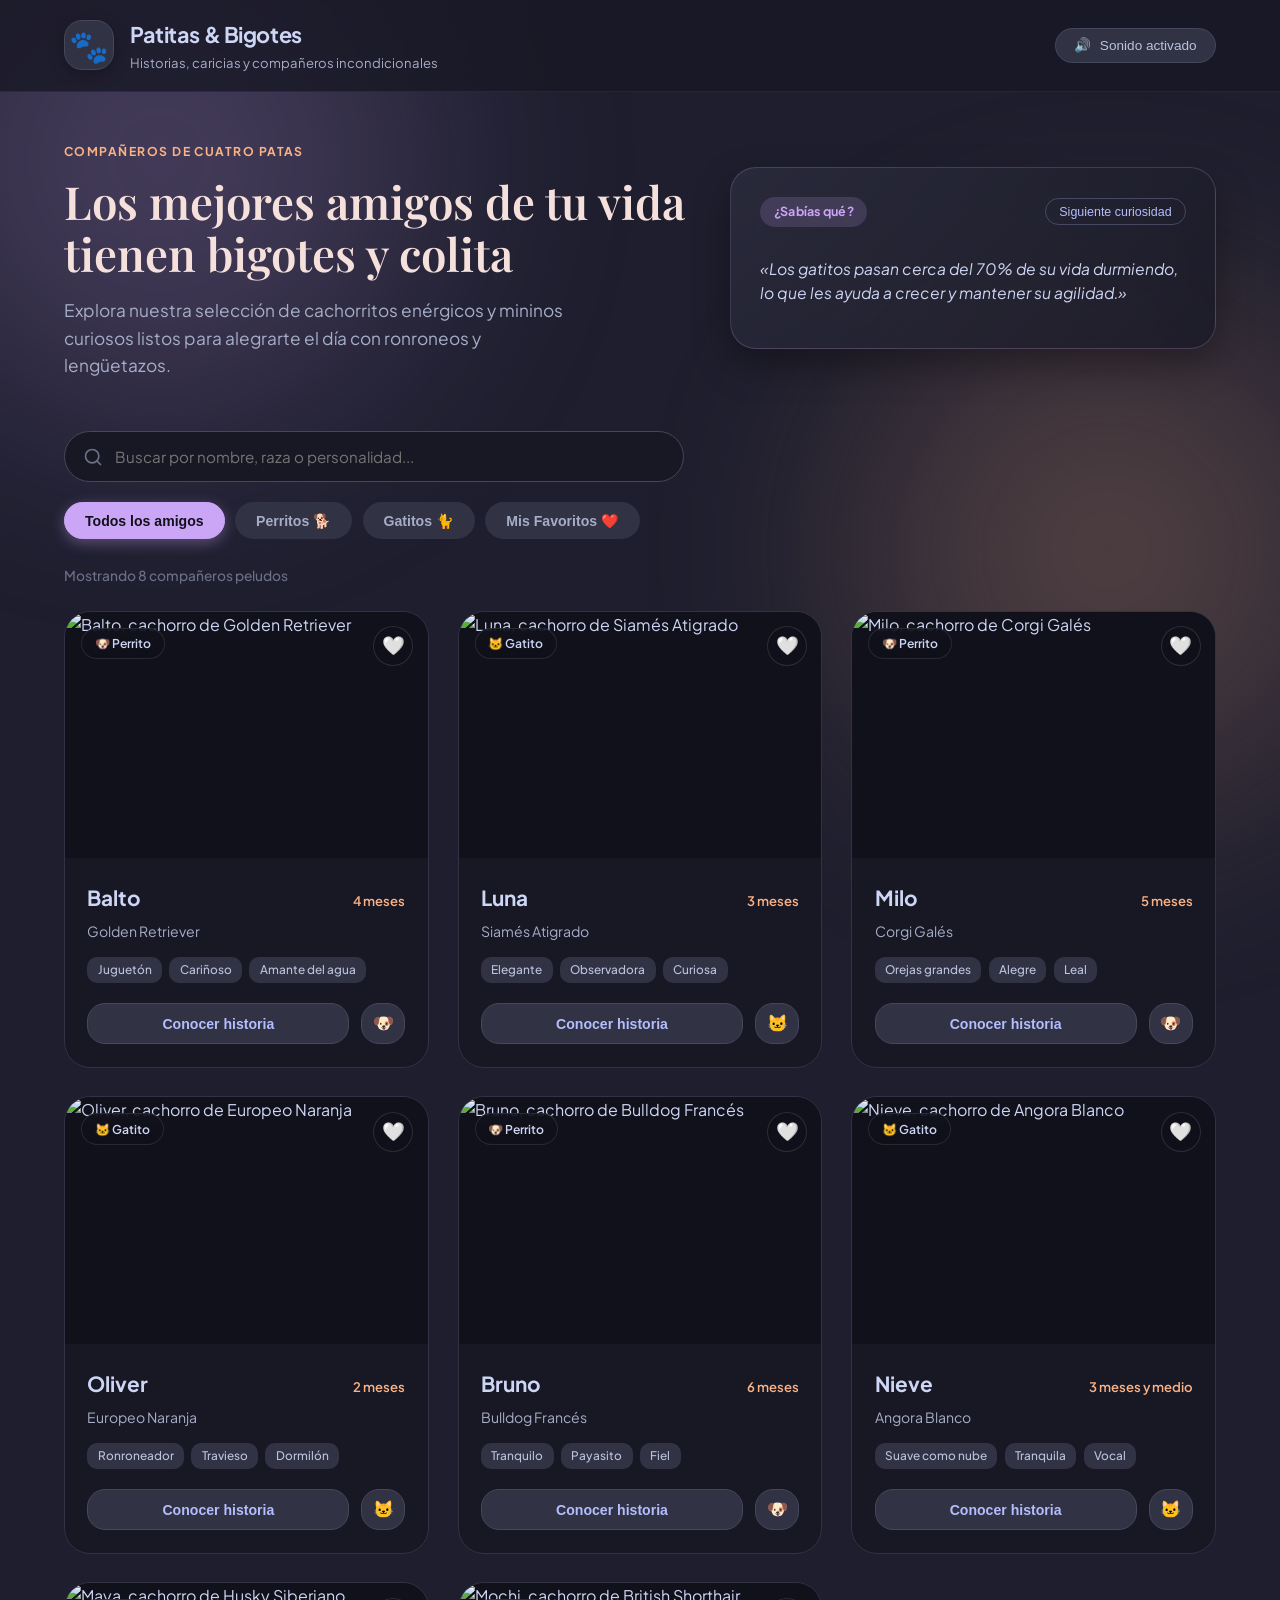
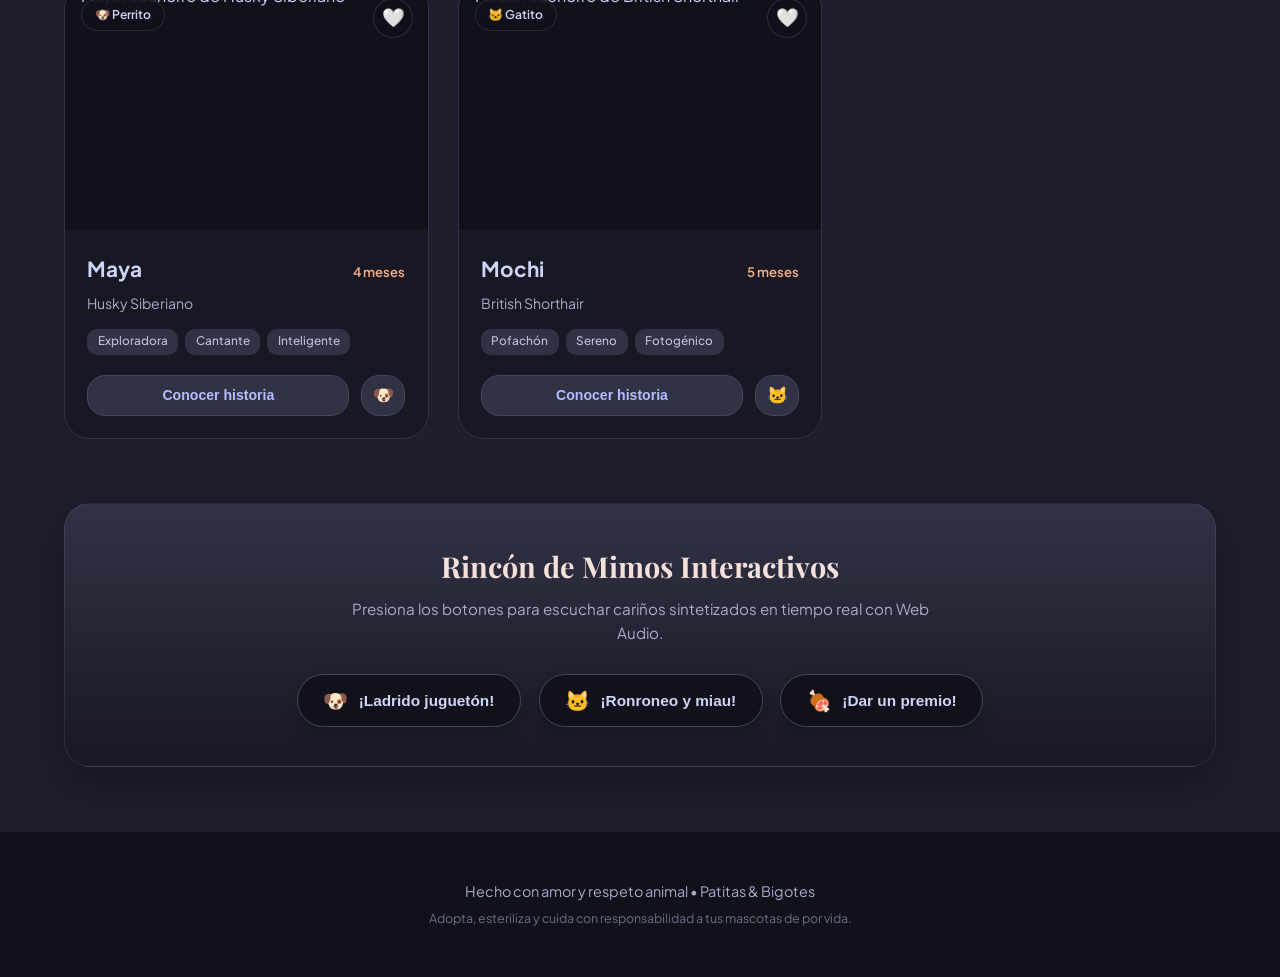
==== demo/without-skill/index.html @ a5672612 "feat(demo): replace demo with with-skill and without-skill comparison examples" ====
<!DOCTYPE html>
<html lang="es">
<head>
  <meta charset="UTF-8">
  <meta name="viewport" content="width=device-width, initial-scale=1.0">
  <title>Patitas & Bigotes | Refugio de Perritos y Gatitos</title>
  <link rel="preconnect" href="https://fonts.googleapis.com">
  <link rel="preconnect" href="https://fonts.gstatic.com" crossorigin>
  <link href="https://fonts.googleapis.com/css2?family=Plus+Jakarta+Sans:wght@300;400;500;600;700;800&family=Playfair+Display:ital,wght@0,600;1,600&display=swap" rel="stylesheet">
  <link rel="stylesheet" href="styles.css">
</head>
<body>
  <div class="ambient-glow glow-1"></div>
  <div class="ambient-glow glow-2"></div>

  <header class="site-header">
    <div class="header-container">
      <div class="logo">
        <span class="logo-emoji">🐾</span>
        <div>
          <h1>Patitas &amp; Bigotes</h1>
          <p class="tagline">Historias, caricias y compañeros incondicionales</p>
        </div>
      </div>
      <div class="header-controls">
        <button id="sound-toggle-btn" class="pill-btn sound-btn" title="Efectos de sonido interactivos">
          <span class="btn-icon" id="sound-icon">🔊</span>
          <span id="sound-label">Sonido activado</span>
        </button>
      </div>
    </div>
  </header>

  <main class="main-wrapper">
    <section class="hero-section">
      <div class="hero-content">
        <span class="hero-kicker">Compañeros de cuatro patas</span>
        <h2>Los mejores amigos de tu vida tienen bigotes y colita</h2>
        <p>Explora nuestra selección de cachorritos enérgicos y mininos curiosos listos para alegrarte el día con ronroneos y lengüetazos.</p>
      </div>

      <div class="curiosity-card">
        <div class="curiosity-header">
          <span class="curiosity-badge">¿Sabías qué?</span>
          <button id="next-fact-btn" class="mini-btn">Siguiente curiosidad</button>
        </div>
        <p id="fact-text" class="fact-text">Cargando curiosidad especial...</p>
      </div>
    </section>

    <section class="controls-section">
      <div class="search-container">
        <svg class="search-icon" width="20" height="20" viewBox="0 0 24 24" fill="none" stroke="currentColor" stroke-width="2" stroke-linecap="round" stroke-linejoin="round">
          <circle cx="11" cy="11" r="8"></circle>
          <line x1="21" y1="21" x2="16.65" y2="16.65"></line>
        </svg>
        <input type="text" id="search-input" placeholder="Buscar por nombre, raza o personalidad...">
      </div>

      <div class="filter-group">
        <button class="filter-btn active" data-filter="all">Todos los amigos</button>
        <button class="filter-btn" data-filter="perrito">Perritos 🐕</button>
        <button class="filter-btn" data-filter="gatito">Gatitos 🐈</button>
        <button class="filter-btn" data-filter="favs">Mis Favoritos ❤️</button>
      </div>
    </section>

    <div class="active-count-bar">
      <span id="results-count">Mostrando amigos peludos</span>
    </div>

    <section id="pets-grid" class="pets-grid">
      <!-- Tarjetas renderizadas dinámicamente con app.js -->
    </section>

    <section class="interactive-soundboard">
      <div class="soundboard-header">
        <h3>Rincón de Mimos Interactivos</h3>
        <p>Presiona los botones para escuchar cariños sintetizados en tiempo real con Web Audio.</p>
      </div>
      <div class="soundboard-buttons">
        <button id="btn-woof" class="action-btn bark-btn">
          <span class="action-emoji">🐶</span>
          <span>¡Ladrido juguetón!</span>
        </button>
        <button id="btn-purr" class="action-btn meow-btn">
          <span class="action-emoji">🐱</span>
          <span>¡Ronroneo y miau!</span>
        </button>
        <button id="btn-pat" class="action-btn treat-btn">
          <span class="action-emoji">🍖</span>
          <span>¡Dar un premio!</span>
        </button>
      </div>
    </section>
  </main>

  <!-- Modal Detallado -->
  <div id="pet-modal" class="modal-backdrop" aria-hidden="true">
    <div class="modal-card">
      <button class="modal-close" id="modal-close-btn" aria-label="Cerrar">&times;</button>
      <div class="modal-body" id="modal-content">
        <!-- Inyectado por JS -->
      </div>
    </div>
  </div>

  <footer class="site-footer">
    <p>Hecho con amor y respeto animal • Patitas &amp; Bigotes</p>
    <p class="footer-subtext">Adopta, esteriliza y cuida con responsabilidad a tus mascotas de por vida.</p>
  </footer>

  <script src="app.js"></script>
</body>
</html>
---- demo/without-skill/styles.css ----
:root {
  --mocha-base: #1e1e2e;
  --mocha-mantle: #181825;
  --mocha-crust: #11111b;
  --mocha-surface0: #313244;
  --mocha-surface1: #45475a;
  --mocha-surface2: #585b70;
  --mocha-overlay0: #6c7086;
  --mocha-text: #cdd6f4;
  --mocha-subtext1: #bac2de;
  --mocha-subtext0: #a6adc8;
  --mocha-lavender: #b4befe;
  --mocha-peach: #fab387;
  --mocha-mauve: #cba6f7;
  --mocha-pink: #f5c2e7;
  --mocha-rosewater: #f5e0dc;
  --mocha-green: #a6e3a1;
  --mocha-red: #f38ba8;
  --mocha-teal: #94e2d5;

  --font-sans: 'Plus Jakarta Sans', -apple-system, BlinkMacSystemFont, 'Segoe UI', Roboto, sans-serif;
  --font-serif: 'Playfair Display', Georgia, serif;

  --radius-sm: 10px;
  --radius-md: 18px;
  --radius-lg: 26px;
  --radius-full: 9999px;
  --transition: all 0.28s cubic-bezier(0.2, 0.8, 0.2, 1);
}

* {
  box-sizing: border-box;
  margin: 0;
  padding: 0;
}

body {
  background-color: var(--mocha-base);
  color: var(--mocha-text);
  font-family: var(--font-sans);
  line-height: 1.6;
  min-height: 100vh;
  position: relative;
  overflow-x: hidden;
  -webkit-font-smoothing: antialiased;
}

/* Luces ambientales tenues y orgánicas */
.ambient-glow {
  position: fixed;
  border-radius: 50%;
  pointer-events: none;
  filter: blur(120px);
  z-index: 0;
  opacity: 0.22;
}

.glow-1 {
  width: 520px;
  height: 520px;
  background: var(--mocha-mauve);
  top: -100px;
  left: -100px;
}

.glow-2 {
  width: 500px;
  height: 500px;
  background: var(--mocha-peach);
  bottom: 100px;
  right: -80px;
}

/* Encabezado */
.site-header {
  position: sticky;
  top: 0;
  z-index: 100;
  background: rgba(24, 24, 37, 0.78);
  backdrop-filter: blur(18px);
  -webkit-backdrop-filter: blur(18px);
  border-bottom: 1px solid rgba(255, 255, 255, 0.06);
}

.header-container {
  max-width: 1200px;
  margin: 0 auto;
  padding: 1.1rem 1.5rem;
  display: flex;
  align-items: center;
  justify-content: space-between;
}

.logo {
  display: flex;
  align-items: center;
  gap: 1rem;
}

.logo-emoji {
  font-size: 2rem;
  background: var(--mocha-surface0);
  border: 1px solid var(--mocha-surface1);
  width: 50px;
  height: 50px;
  display: flex;
  align-items: center;
  justify-content: center;
  border-radius: var(--radius-md);
  box-shadow: 0 4px 16px rgba(0, 0, 0, 0.25);
}

.logo h1 {
  font-size: 1.35rem;
  font-weight: 700;
  letter-spacing: -0.02em;
  color: var(--mocha-text);
}

.tagline {
  font-size: 0.82rem;
  color: var(--mocha-subtext0);
  font-weight: 400;
}

.pill-btn {
  background: var(--mocha-surface0);
  color: var(--mocha-subtext1);
  border: 1px solid var(--mocha-surface1);
  border-radius: var(--radius-full);
  padding: 0.55rem 1.15rem;
  font-size: 0.85rem;
  font-weight: 500;
  cursor: pointer;
  display: inline-flex;
  align-items: center;
  gap: 0.55rem;
  transition: var(--transition);
}

.pill-btn:hover {
  background: var(--mocha-surface1);
  color: var(--mocha-text);
  transform: translateY(-1px);
}

/* Layout Principal */
.main-wrapper {
  max-width: 1200px;
  margin: 0 auto;
  padding: 2.8rem 1.5rem 4rem;
  position: relative;
  z-index: 10;
}

/* Hero */
.hero-section {
  display: grid;
  grid-template-columns: 1.3fr 1fr;
  gap: 2.2rem;
  align-items: center;
  margin-bottom: 3.2rem;
}

.hero-kicker {
  text-transform: uppercase;
  font-size: 0.76rem;
  font-weight: 700;
  letter-spacing: 0.12em;
  color: var(--mocha-peach);
  display: inline-block;
  margin-bottom: 0.85rem;
}

.hero-content h2 {
  font-family: var(--font-serif);
  font-size: 2.85rem;
  line-height: 1.15;
  font-weight: 600;
  color: var(--mocha-rosewater);
  margin-bottom: 1.1rem;
}

.hero-content p {
  font-size: 1.08rem;
  color: var(--mocha-subtext0);
  max-width: 520px;
}

.curiosity-card {
  background: linear-gradient(135deg, rgba(49, 50, 68, 0.6) 0%, rgba(24, 24, 37, 0.8) 100%);
  border: 1px solid rgba(203, 166, 247, 0.22);
  border-radius: var(--radius-lg);
  padding: 1.8rem;
  position: relative;
  box-shadow: 0 16px 36px rgba(0, 0, 0, 0.35);
  backdrop-filter: blur(12px);
}

.curiosity-header {
  display: flex;
  justify-content: space-between;
  align-items: center;
  margin-bottom: 1rem;
}

.curiosity-badge {
  background: rgba(203, 166, 247, 0.16);
  color: var(--mocha-mauve);
  padding: 0.3rem 0.85rem;
  border-radius: var(--radius-full);
  font-size: 0.78rem;
  font-weight: 700;
  letter-spacing: 0.02em;
}

.mini-btn {
  background: transparent;
  color: var(--mocha-lavender);
  border: 1px solid rgba(180, 190, 254, 0.25);
  border-radius: var(--radius-full);
  padding: 0.35rem 0.85rem;
  font-size: 0.78rem;
  cursor: pointer;
  transition: var(--transition);
}

.mini-btn:hover {
  background: rgba(180, 190, 254, 0.15);
  border-color: var(--mocha-lavender);
}

.fact-text {
  font-size: 0.98rem;
  color: var(--mocha-text);
  line-height: 1.55;
  min-height: 4.8rem;
  display: flex;
  align-items: center;
  font-style: italic;
}

/* Barra de Controles y Filtros */
.controls-section {
  display: flex;
  flex-direction: column;
  gap: 1.25rem;
  margin-bottom: 1.6rem;
}

.search-container {
  position: relative;
  max-width: 620px;
}

.search-icon {
  position: absolute;
  left: 1.2rem;
  top: 50%;
  transform: translateY(-50%);
  color: var(--mocha-overlay0);
  pointer-events: none;
}

.search-container input {
  width: 100%;
  background: var(--mocha-mantle);
  border: 1px solid var(--mocha-surface1);
  border-radius: var(--radius-full);
  padding: 0.95rem 1.2rem 0.95rem 3.1rem;
  color: var(--mocha-text);
  font-family: inherit;
  font-size: 0.95rem;
  outline: none;
  transition: var(--transition);
}

.search-container input:focus {
  border-color: var(--mocha-mauve);
  box-shadow: 0 0 0 4px rgba(203, 166, 247, 0.18);
}

.filter-group {
  display: flex;
  flex-wrap: wrap;
  gap: 0.65rem;
}

.filter-btn {
  background: var(--mocha-surface0);
  color: var(--mocha-subtext0);
  border: 1px solid transparent;
  border-radius: var(--radius-full);
  padding: 0.58rem 1.25rem;
  font-size: 0.88rem;
  font-weight: 600;
  cursor: pointer;
  transition: var(--transition);
}

.filter-btn:hover {
  background: var(--mocha-surface1);
  color: var(--mocha-text);
}

.filter-btn.active {
  background: var(--mocha-mauve);
  color: var(--mocha-crust);
  border-color: var(--mocha-mauve);
  box-shadow: 0 4px 14px rgba(203, 166, 247, 0.35);
}

.active-count-bar {
  margin-bottom: 1.5rem;
  font-size: 0.86rem;
  color: var(--mocha-overlay0);
  font-weight: 500;
}

/* Rejilla de Mascotas */
.pets-grid {
  display: grid;
  grid-template-columns: repeat(auto-fill, minmax(290px, 1fr));
  gap: 1.8rem;
  margin-bottom: 4rem;
}

.pet-card {
  background: var(--mocha-mantle);
  border: 1px solid var(--mocha-surface0);
  border-radius: var(--radius-lg);
  overflow: hidden;
  transition: var(--transition);
  display: flex;
  flex-direction: column;
  position: relative;
}

.pet-card:hover {
  transform: translateY(-6px);
  border-color: rgba(203, 166, 247, 0.4);
  box-shadow: 0 20px 32px rgba(0, 0, 0, 0.4);
}

.pet-image-box {
  position: relative;
  width: 100%;
  padding-top: 68%;
  overflow: hidden;
  background: var(--mocha-crust);
}

.pet-image-box img {
  position: absolute;
  top: 0;
  left: 0;
  width: 100%;
  height: 100%;
  object-fit: cover;
  transition: transform 0.5s ease;
}

.pet-card:hover .pet-image-box img {
  transform: scale(1.06);
}

.pet-type-tag {
  position: absolute;
  top: 1rem;
  left: 1rem;
  background: rgba(17, 17, 27, 0.82);
  backdrop-filter: blur(8px);
  border: 1px solid rgba(255, 255, 255, 0.1);
  padding: 0.32rem 0.8rem;
  border-radius: var(--radius-full);
  font-size: 0.76rem;
  font-weight: 600;
  color: var(--mocha-text);
}

.pet-fav-btn {
  position: absolute;
  top: 0.9rem;
  right: 0.9rem;
  width: 40px;
  height: 40px;
  border-radius: 50%;
  background: rgba(17, 17, 27, 0.82);
  backdrop-filter: blur(8px);
  border: 1px solid rgba(255, 255, 255, 0.12);
  color: var(--mocha-subtext0);
  cursor: pointer;
  display: flex;
  align-items: center;
  justify-content: center;
  font-size: 1.15rem;
  transition: var(--transition);
}

.pet-fav-btn:hover {
  transform: scale(1.15);
  background: var(--mocha-surface0);
}

.pet-fav-btn.is-fav {
  color: var(--mocha-red);
  background: rgba(243, 139, 168, 0.18);
  border-color: rgba(243, 139, 168, 0.4);
}

.pet-card-body {
  padding: 1.4rem;
  display: flex;
  flex-direction: column;
  flex-grow: 1;
}

.pet-title-row {
  display: flex;
  align-items: baseline;
  justify-content: space-between;
  margin-bottom: 0.4rem;
}

.pet-name {
  font-size: 1.3rem;
  font-weight: 700;
  color: var(--mocha-text);
}

.pet-age {
  font-size: 0.82rem;
  color: var(--mocha-peach);
  font-weight: 600;
}

.pet-breed {
  font-size: 0.88rem;
  color: var(--mocha-subtext0);
  margin-bottom: 0.9rem;
}

.personality-tags {
  display: flex;
  flex-wrap: wrap;
  gap: 0.45rem;
  margin-bottom: 1.25rem;
}

.trait-chip {
  background: var(--mocha-surface0);
  color: var(--mocha-subtext1);
  padding: 0.22rem 0.65rem;
  border-radius: var(--radius-sm);
  font-size: 0.74rem;
  font-weight: 500;
}

.pet-card-footer {
  margin-top: auto;
  display: flex;
  gap: 0.75rem;
}

.details-btn {
  flex-grow: 1;
  background: var(--mocha-surface0);
  color: var(--mocha-lavender);
  border: 1px solid var(--mocha-surface1);
  border-radius: var(--radius-md);
  padding: 0.72rem 1rem;
  font-size: 0.88rem;
  font-weight: 600;
  cursor: pointer;
  transition: var(--transition);
  text-align: center;
}

.details-btn:hover {
  background: var(--mocha-lavender);
  color: var(--mocha-crust);
  border-color: var(--mocha-lavender);
}

.pet-quick-sound {
  background: var(--mocha-surface0);
  border: 1px solid var(--mocha-surface1);
  color: var(--mocha-text);
  border-radius: var(--radius-md);
  width: 44px;
  cursor: pointer;
  display: flex;
  align-items: center;
  justify-content: center;
  font-size: 1.05rem;
  transition: var(--transition);
}

.pet-quick-sound:hover {
  background: var(--mocha-surface1);
  transform: scale(1.05);
}

/* Rincón de Mimos Interactivos */
.interactive-soundboard {
  background: linear-gradient(180deg, var(--mocha-surface0) 0%, var(--mocha-mantle) 100%);
  border: 1px solid rgba(255, 255, 255, 0.08);
  border-radius: var(--radius-lg);
  padding: 2.4rem;
  text-align: center;
  box-shadow: 0 18px 40px rgba(0, 0, 0, 0.3);
}

.soundboard-header h3 {
  font-family: var(--font-serif);
  font-size: 1.8rem;
  color: var(--mocha-rosewater);
  margin-bottom: 0.5rem;
}

.soundboard-header p {
  color: var(--mocha-subtext0);
  font-size: 0.95rem;
  max-width: 580px;
  margin: 0 auto 1.8rem;
}

.soundboard-buttons {
  display: flex;
  justify-content: center;
  flex-wrap: wrap;
  gap: 1.1rem;
}

.action-btn {
  background: var(--mocha-crust);
  border: 1px solid var(--mocha-surface1);
  color: var(--mocha-text);
  padding: 0.85rem 1.6rem;
  border-radius: var(--radius-full);
  font-size: 0.96rem;
  font-weight: 600;
  cursor: pointer;
  display: inline-flex;
  align-items: center;
  gap: 0.65rem;
  transition: var(--transition);
  box-shadow: 0 6px 16px rgba(0, 0, 0, 0.2);
}

.action-btn:hover {
  transform: translateY(-3px);
  border-color: var(--mocha-mauve);
  box-shadow: 0 10px 24px rgba(0, 0, 0, 0.35);
}

.action-emoji {
  font-size: 1.25rem;
}

/* Modal */
.modal-backdrop {
  position: fixed;
  top: 0;
  left: 0;
  width: 100%;
  height: 100%;
  background: rgba(17, 17, 27, 0.8);
  backdrop-filter: blur(14px);
  -webkit-backdrop-filter: blur(14px);
  display: flex;
  align-items: center;
  justify-content: center;
  z-index: 1000;
  padding: 1.5rem;
  opacity: 0;
  visibility: hidden;
  transition: opacity 0.3s ease, visibility 0.3s ease;
}

.modal-backdrop.is-open {
  opacity: 1;
  visibility: visible;
}

.modal-card {
  background: var(--mocha-mantle);
  border: 1px solid var(--mocha-surface1);
  border-radius: var(--radius-lg);
  max-width: 680px;
  width: 100%;
  max-height: 90vh;
  overflow-y: auto;
  position: relative;
  box-shadow: 0 25px 60px rgba(0, 0, 0, 0.65);
  transform: scale(0.95);
  transition: transform 0.3s cubic-bezier(0.2, 0.8, 0.2, 1);
}

.modal-backdrop.is-open .modal-card {
  transform: scale(1);
}

.modal-close {
  position: absolute;
  top: 1.2rem;
  right: 1.2rem;
  background: rgba(17, 17, 27, 0.7);
  border: 1px solid var(--mocha-surface1);
  color: var(--mocha-subtext1);
  width: 38px;
  height: 38px;
  border-radius: 50%;
  font-size: 1.4rem;
  display: flex;
  align-items: center;
  justify-content: center;
  cursor: pointer;
  z-index: 10;
  transition: var(--transition);
}

.modal-close:hover {
  background: var(--mocha-surface0);
  color: var(--mocha-text);
}

.modal-hero-img {
  width: 100%;
  height: 280px;
  object-fit: cover;
}

.modal-content-inner {
  padding: 2rem;
}

.modal-title-row {
  display: flex;
  justify-content: space-between;
  align-items: center;
  margin-bottom: 0.5rem;
}

.modal-name {
  font-family: var(--font-serif);
  font-size: 2rem;
  font-weight: 600;
  color: var(--mocha-rosewater);
}

.modal-breed-badge {
  background: rgba(203, 166, 247, 0.15);
  color: var(--mocha-mauve);
  padding: 0.3rem 0.9rem;
  border-radius: var(--radius-full);
  font-size: 0.82rem;
  font-weight: 600;
}

.modal-story {
  color: var(--mocha-subtext1);
  font-size: 0.98rem;
  margin-bottom: 1.8rem;
  line-height: 1.6;
}

.stats-grid {
  display: grid;
  grid-template-columns: 1fr 1fr;
  gap: 1.2rem;
  margin-bottom: 1.8rem;
  background: var(--mocha-surface0);
  padding: 1.2rem;
  border-radius: var(--radius-md);
}

.stat-item {
  display: flex;
  flex-direction: column;
  gap: 0.4rem;
}

.stat-label {
  font-size: 0.78rem;
  color: var(--mocha-subtext0);
  font-weight: 600;
}

.stat-bar-track {
  height: 8px;
  background: var(--mocha-mantle);
  border-radius: var(--radius-full);
  overflow: hidden;
}

.stat-bar-fill {
  height: 100%;
  background: linear-gradient(90deg, var(--mocha-peach), var(--mocha-mauve));
  border-radius: var(--radius-full);
}

.modal-actions {
  display: flex;
  gap: 1rem;
  margin-top: 1.5rem;
}

.modal-adopt-btn {
  flex: 1;
  background: var(--mocha-green);
  color: var(--mocha-crust);
  border: none;
  border-radius: var(--radius-full);
  padding: 0.9rem;
  font-size: 0.95rem;
  font-weight: 700;
  cursor: pointer;
  transition: var(--transition);
}

.modal-adopt-btn:hover {
  filter: brightness(1.1);
  transform: translateY(-2px);
  box-shadow: 0 8px 20px rgba(166, 227, 161, 0.35);
}

.modal-pet-love-btn {
  background: rgba(243, 139, 168, 0.18);
  color: var(--mocha-red);
  border: 1px solid rgba(243, 139, 168, 0.35);
  border-radius: var(--radius-full);
  padding: 0.9rem 1.4rem;
  font-weight: 600;
  font-size: 0.95rem;
  cursor: pointer;
  transition: var(--transition);
  display: inline-flex;
  align-items: center;
  gap: 0.5rem;
}

.modal-pet-love-btn:hover {
  background: rgba(243, 139, 168, 0.3);
  transform: translateY(-2px);
}

/* Animación de corazones flotantes */
.floating-heart {
  position: fixed;
  pointer-events: none;
  font-size: 1.5rem;
  animation: floatUp 1.2s cubic-bezier(0.2, 0.8, 0.2, 1) forwards;
  z-index: 9999;
}

@keyframes floatUp {
  0% {
    opacity: 1;
    transform: translate(-50%, 0) scale(0.6);
  }
  50% {
    transform: translate(-50%, -50px) scale(1.3);
  }
  100% {
    opacity: 0;
    transform: translate(-50%, -120px) scale(1);
  }
}

/* Pie de Página */
.site-footer {
  text-align: center;
  padding: 3rem 1.5rem;
  border-top: 1px solid rgba(255, 255, 255, 0.05);
  background: var(--mocha-crust);
  color: var(--mocha-subtext0);
  font-size: 0.9rem;
}

.footer-subtext {
  margin-top: 0.4rem;
  font-size: 0.78rem;
  color: var(--mocha-overlay0);
}

/* Responsividad */
@media (max-width: 860px) {
  .hero-section {
    grid-template-columns: 1fr;
    gap: 1.8rem;
  }
  .hero-content h2 {
    font-size: 2.2rem;
  }
}

@media (max-width: 600px) {
  .header-container {
    flex-direction: column;
    gap: 1rem;
    align-items: flex-start;
  }
  .hero-content h2 {
    font-size: 1.85rem;
  }
  .modal-actions {
    flex-direction: column;
  }
  .stats-grid {
    grid-template-columns: 1fr;
  }
}
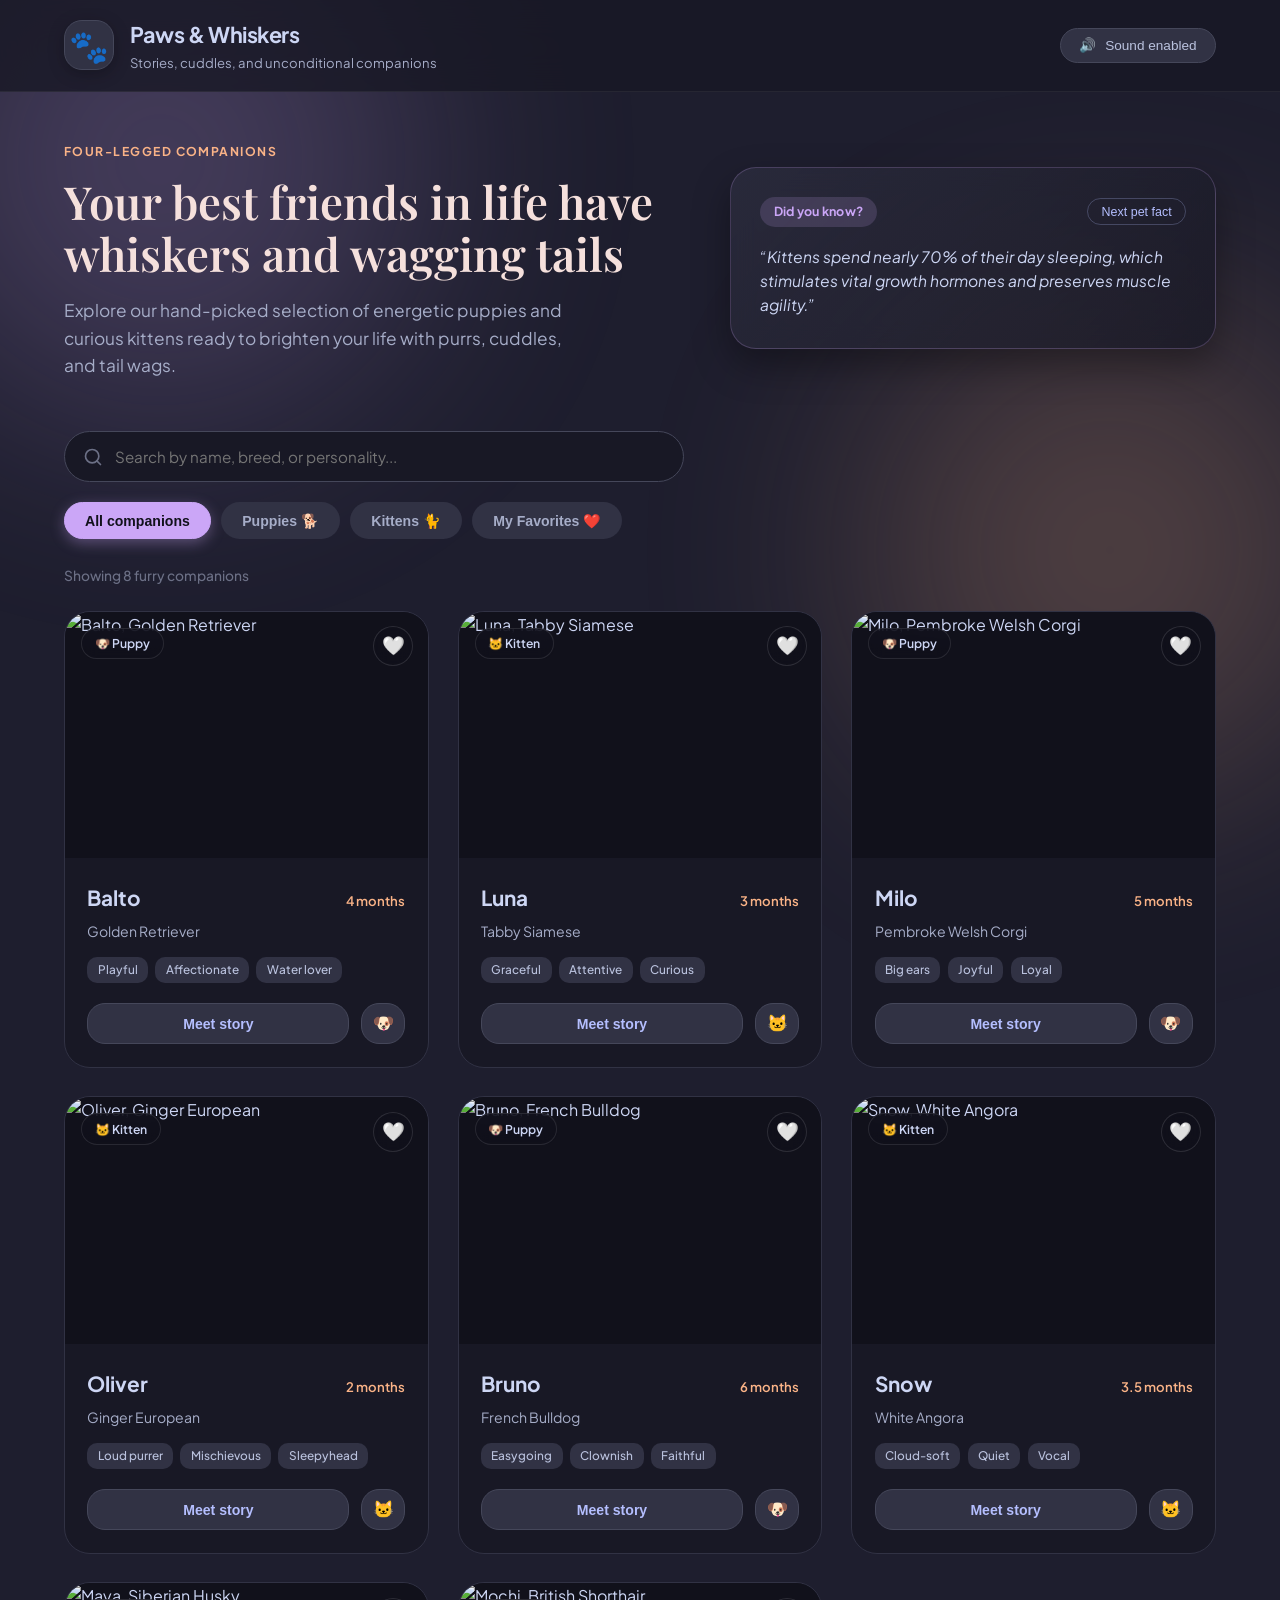
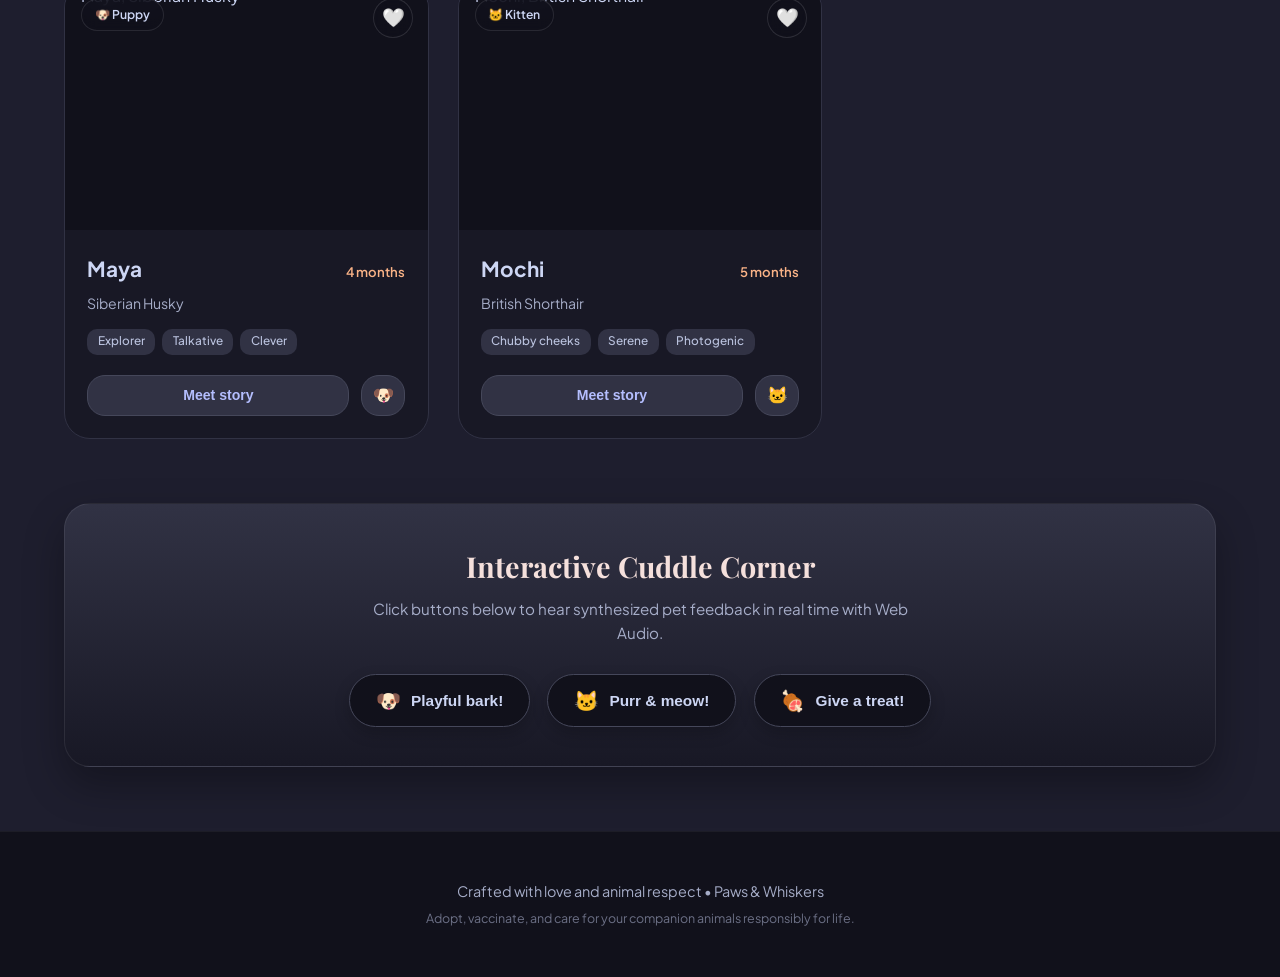
==== commit a68fecb7: "feat: update comparison demos to English and refresh screenshots" ====
--- a/demo/without-skill/index.html
+++ b/demo/without-skill/index.html
@@ -1,9 +1,9 @@
 <!DOCTYPE html>
-<html lang="es">
+<html lang="en">
 <head>
   <meta charset="UTF-8">
   <meta name="viewport" content="width=device-width, initial-scale=1.0">
-  <title>Patitas & Bigotes | Refugio de Perritos y Gatitos</title>
+  <title>Paws & Whiskers | Puppies & Kittens Sanctuary</title>
   <link rel="preconnect" href="https://fonts.googleapis.com">
   <link rel="preconnect" href="https://fonts.gstatic.com" crossorigin>
   <link href="https://fonts.googleapis.com/css2?family=Plus+Jakarta+Sans:wght@300;400;500;600;700;800&family=Playfair+Display:ital,wght@0,600;1,600&display=swap" rel="stylesheet">
@@ -18,14 +18,14 @@
       <div class="logo">
         <span class="logo-emoji">🐾</span>
         <div>
-          <h1>Patitas &amp; Bigotes</h1>
-          <p class="tagline">Historias, caricias y compañeros incondicionales</p>
+          <h1>Paws &amp; Whiskers</h1>
+          <p class="tagline">Stories, cuddles, and unconditional companions</p>
         </div>
       </div>
       <div class="header-controls">
-        <button id="sound-toggle-btn" class="pill-btn sound-btn" title="Efectos de sonido interactivos">
+        <button id="sound-toggle-btn" class="pill-btn sound-btn" title="Interactive sound effects">
           <span class="btn-icon" id="sound-icon">🔊</span>
-          <span id="sound-label">Sonido activado</span>
+          <span id="sound-label">Sound enabled</span>
         </button>
       </div>
     </div>
@@ -34,17 +34,17 @@
   <main class="main-wrapper">
     <section class="hero-section">
       <div class="hero-content">
-        <span class="hero-kicker">Compañeros de cuatro patas</span>
-        <h2>Los mejores amigos de tu vida tienen bigotes y colita</h2>
-        <p>Explora nuestra selección de cachorritos enérgicos y mininos curiosos listos para alegrarte el día con ronroneos y lengüetazos.</p>
+        <span class="hero-kicker">Four-legged companions</span>
+        <h2>Your best friends in life have whiskers and wagging tails</h2>
+        <p>Explore our hand-picked selection of energetic puppies and curious kittens ready to brighten your life with purrs, cuddles, and tail wags.</p>
       </div>
 
       <div class="curiosity-card">
         <div class="curiosity-header">
-          <span class="curiosity-badge">¿Sabías qué?</span>
-          <button id="next-fact-btn" class="mini-btn">Siguiente curiosidad</button>
+          <span class="curiosity-badge">Did you know?</span>
+          <button id="next-fact-btn" class="mini-btn">Next pet fact</button>
         </div>
-        <p id="fact-text" class="fact-text">Cargando curiosidad especial...</p>
+        <p id="fact-text" class="fact-text">Loading pet curiosity...</p>
       </div>
     </section>
 
@@ -54,60 +54,60 @@
           <circle cx="11" cy="11" r="8"></circle>
           <line x1="21" y1="21" x2="16.65" y2="16.65"></line>
         </svg>
-        <input type="text" id="search-input" placeholder="Buscar por nombre, raza o personalidad...">
+        <input type="text" id="search-input" placeholder="Search by name, breed, or personality...">
       </div>
 
       <div class="filter-group">
-        <button class="filter-btn active" data-filter="all">Todos los amigos</button>
-        <button class="filter-btn" data-filter="perrito">Perritos 🐕</button>
-        <button class="filter-btn" data-filter="gatito">Gatitos 🐈</button>
-        <button class="filter-btn" data-filter="favs">Mis Favoritos ❤️</button>
+        <button class="filter-btn active" data-filter="all">All companions</button>
+        <button class="filter-btn" data-filter="perrito">Puppies 🐕</button>
+        <button class="filter-btn" data-filter="gatito">Kittens 🐈</button>
+        <button class="filter-btn" data-filter="favs">My Favorites ❤️</button>
       </div>
     </section>
 
     <div class="active-count-bar">
-      <span id="results-count">Mostrando amigos peludos</span>
+      <span id="results-count">Showing furry companions</span>
     </div>
 
     <section id="pets-grid" class="pets-grid">
-      <!-- Tarjetas renderizadas dinámicamente con app.js -->
+      <!-- Dynamically populated via app.js -->
     </section>
 
     <section class="interactive-soundboard">
       <div class="soundboard-header">
-        <h3>Rincón de Mimos Interactivos</h3>
-        <p>Presiona los botones para escuchar cariños sintetizados en tiempo real con Web Audio.</p>
+        <h3>Interactive Cuddle Corner</h3>
+        <p>Click buttons below to hear synthesized pet feedback in real time with Web Audio.</p>
       </div>
       <div class="soundboard-buttons">
         <button id="btn-woof" class="action-btn bark-btn">
           <span class="action-emoji">🐶</span>
-          <span>¡Ladrido juguetón!</span>
+          <span>Playful bark!</span>
         </button>
         <button id="btn-purr" class="action-btn meow-btn">
           <span class="action-emoji">🐱</span>
-          <span>¡Ronroneo y miau!</span>
+          <span>Purr &amp; meow!</span>
         </button>
         <button id="btn-pat" class="action-btn treat-btn">
           <span class="action-emoji">🍖</span>
-          <span>¡Dar un premio!</span>
+          <span>Give a treat!</span>
         </button>
       </div>
     </section>
   </main>
 
-  <!-- Modal Detallado -->
+  <!-- Detailed Modal -->
   <div id="pet-modal" class="modal-backdrop" aria-hidden="true">
     <div class="modal-card">
-      <button class="modal-close" id="modal-close-btn" aria-label="Cerrar">&times;</button>
+      <button class="modal-close" id="modal-close-btn" aria-label="Close">&times;</button>
       <div class="modal-body" id="modal-content">
-        <!-- Inyectado por JS -->
+        <!-- Injected by JS -->
       </div>
     </div>
   </div>
 
   <footer class="site-footer">
-    <p>Hecho con amor y respeto animal • Patitas &amp; Bigotes</p>
-    <p class="footer-subtext">Adopta, esteriliza y cuida con responsabilidad a tus mascotas de por vida.</p>
+    <p>Crafted with love and animal respect • Paws &amp; Whiskers</p>
+    <p class="footer-subtext">Adopt, vaccinate, and care for your companion animals responsibly for life.</p>
   </footer>
 
   <script src="app.js"></script>
